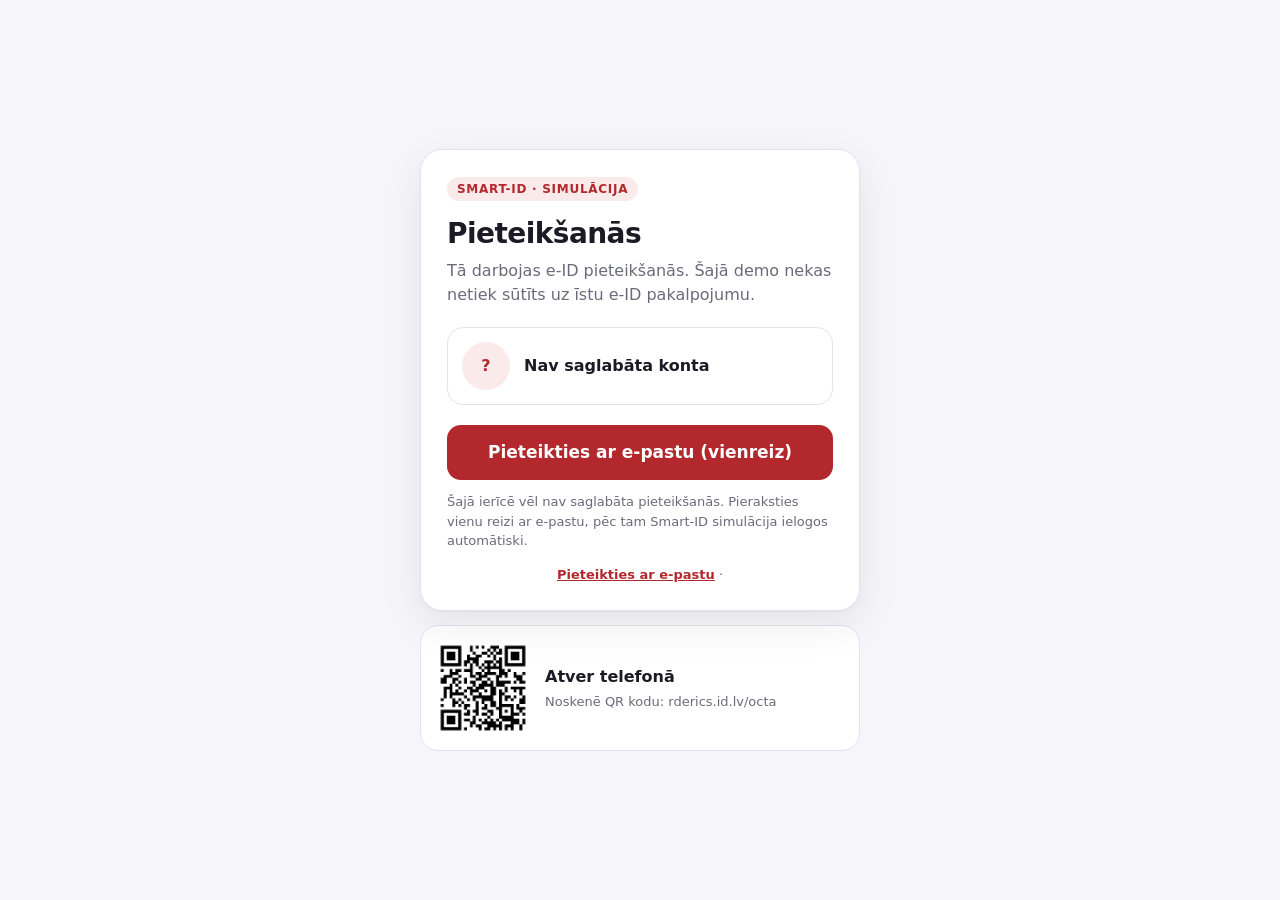
==== index.html @ 5d69c325 "Smart-ID simulation as the first page (signs back into the account this device already used); email " ====
<!doctype html>
<html lang="en">
<head>
<script>try { if (!localStorage.getItem("octa_session")) location.replace("login.html"); } catch (e) {}</script>
<meta charset="utf-8">
<meta name="viewport" content="width=device-width, initial-scale=1">
<title>OCTA Driver Score — prototype</title>
<link rel="icon" type="image/svg+xml" href="favicon.svg">
<link rel="icon" type="image/png" sizes="32x32" href="favicon-32.png">
<link rel="apple-touch-icon" href="apple-touch-icon.png">
<meta name="theme-color" content="#b3282d">
<link rel="stylesheet" href="style.css?v=20261028z">
<link rel="stylesheet" href="phone.css?v=20261028z">
<link rel="stylesheet" href="present.css?v=20261028z">
</head>
<body>
<header class="top">
  <div class="brand"><span class="logo" aria-hidden="true">◔</span><div><b>Driver Score</b><small data-i="tagline"></small></div></div>
  <nav id="tabs" class="tabs" role="tablist"></nav>
  <div class="tools"><button id="lang" class="chip" aria-label="Language">LV</button></div>
</header>
<main id="main"></main>
<footer class="foot"><span data-i="footer"></span></footer>
<script src="i18n.js?v=20261028z"></script>
<script src="engine.js?v=20261028z"></script>
<script src="data.js?v=20261028z"></script>
<script src="auth.js?v=20261028z"></script>
<script src="samples.js?v=20261028z"></script>
<script src="db.js?v=20261028z"></script>
<script src="phone.js?v=20261028z"></script>
<script src="app.js?v=20261028z"></script>
<script src="present.js?v=20261028z"></script>
</body>
</html>
---- style.css ----
:root{
  --bg:#f6f5fa;--card:#ffffff;--ink:#1c1b25;--mute:#6b6a7a;--line:#e4e2ee;
  --brand:#b3282d;--brand-soft:#fbeaea;--good:#1f9d63;--mid:#d98a00;--bad:#d9432e;
  --good-soft:#e1f5ec;--mid-soft:#fdf0d6;--bad-soft:#fbe5e1;--info:#2b6cdf;
}
@media (prefers-color-scheme:dark){
  :root{--bg:#14131a;--card:#1d1c26;--ink:#efeef7;--mute:#9d9bb0;--line:#2d2b3b;--brand:#e5565c;--brand-soft:#3a1c1e;
  --good:#3dd391;--mid:#f0b04a;--bad:#ff7a63;--good-soft:#16352a;--mid-soft:#3a2d12;--bad-soft:#3d1c17;--info:#6aa1ff}
}
*{box-sizing:border-box}
html{-webkit-text-size-adjust:100%}
body{margin:0;background:var(--bg);color:var(--ink);font:15px/1.45 system-ui,-apple-system,"Segoe UI",Roboto,sans-serif}
h1,h2,h3{margin:0 0 .4em;line-height:1.2}
h2{font-size:1.15rem}h3{font-size:1rem}
small,.mute{color:var(--mute)}
.top{position:sticky;top:0;z-index:5;display:flex;align-items:center;gap:16px;padding:10px 16px;background:var(--card);border-bottom:1px solid var(--line);flex-wrap:wrap}
.brand{display:flex;gap:10px;align-items:center}
.brand b{display:block;font-size:1.05rem}.brand small{display:block;font-size:.75rem}
.logo{font-size:1.9rem;color:var(--brand);line-height:1}
.tabs{display:flex;gap:4px;flex:1;overflow-x:auto}
.tab{border:0;background:transparent;color:var(--mute);padding:8px 12px;border-radius:8px;font:inherit;cursor:pointer;white-space:nowrap}
.tab[aria-selected=true]{background:var(--brand-soft);color:var(--brand);font-weight:600}
.chip{border:1px solid var(--line);background:var(--card);color:var(--ink);border-radius:999px;padding:5px 12px;font:inherit;cursor:pointer}
.chip[aria-pressed=true],.chip.on{background:var(--brand);border-color:var(--brand);color:#fff}
main{max-width:1120px;margin:0 auto;padding:16px}
.foot{max-width:1120px;margin:0 auto;padding:8px 16px 28px;font-size:.78rem;color:var(--mute)}
.row{display:flex;gap:16px;flex-wrap:wrap}
.grid{display:grid;gap:14px}
.g2{grid-template-columns:repeat(auto-fit,minmax(300px,1fr))}
.g3{grid-template-columns:repeat(auto-fit,minmax(240px,1fr))}
.card{background:var(--card);border:1px solid var(--line);border-radius:14px;padding:16px}
.card.flat{padding:12px}
.pills{display:flex;gap:8px;flex-wrap:wrap;margin-bottom:14px}
.badge{display:inline-block;padding:2px 9px;border-radius:999px;font-size:.78rem;font-weight:600}
.b-good{background:var(--good-soft);color:var(--good)}.b-mid{background:var(--mid-soft);color:var(--mid)}.b-bad{background:var(--bad-soft);color:var(--bad)}
.b-info{background:var(--brand-soft);color:var(--brand)}.b-mute{background:var(--line);color:var(--mute)}
.hero{display:flex;gap:22px;align-items:center;flex-wrap:wrap}
.ring{position:relative;width:170px;height:170px;flex:none}
.ring .n{position:absolute;inset:0;display:grid;place-items:center;text-align:center}
.ring .n b{font-size:2.6rem;line-height:1}.ring .n small{display:block;font-size:.8rem}
.kpi{display:flex;flex-direction:column;gap:6px}
.kpi .v{font-size:1.5rem;font-weight:700}
.kpi .base{font-size:.85rem}
.bar{height:8px;border-radius:99px;background:var(--line);overflow:hidden}
.bar i{display:block;height:100%;border-radius:99px}
.w{font-size:.72rem;color:var(--mute)}
.advice{border-left:4px solid var(--brand);background:var(--brand-soft)}
.advice p{margin:.2em 0 0;font-size:1.05rem}
table{border-collapse:collapse;width:100%}
th,td{padding:8px 10px;text-align:left;border-bottom:1px solid var(--line);font-size:.9rem;vertical-align:middle}
th{font-size:.75rem;text-transform:uppercase;letter-spacing:.04em;color:var(--mute);font-weight:600}
tr.click{cursor:pointer}tr.click:hover{background:var(--brand-soft)}
.num{text-align:right;font-variant-numeric:tabular-nums}
svg text{fill:var(--mute);font-size:11px}
.legend{display:flex;gap:12px;flex-wrap:wrap;font-size:.8rem;color:var(--mute);margin-top:6px}
.legend i{display:inline-block;width:10px;height:10px;border-radius:50%;margin-right:5px}
.note{font-size:.82rem;color:var(--mute)}
.warn{background:var(--mid-soft);color:var(--ink);border:1px solid var(--mid);border-radius:10px;padding:8px 12px;font-size:.85rem}
button.btn{background:var(--brand);color:#fff;border:0;border-radius:10px;padding:9px 14px;font:inherit;cursor:pointer;font-weight:600}
button.btn.sec{background:var(--brand-soft);color:var(--brand)}
select,input[type=number]{background:var(--card);color:var(--ink);border:1px solid var(--line);border-radius:8px;padding:6px 8px;font:inherit}
.flow{display:flex;gap:8px;flex-wrap:wrap;align-items:stretch}
.flow>div{flex:1;min-width:140px;background:var(--card);border:1px solid var(--line);border-radius:12px;padding:12px}
.flow b{display:block;color:var(--brand);font-size:.8rem;text-transform:uppercase;letter-spacing:.05em}
.flow .arr{flex:0 0 auto;min-width:0;border:0;background:none;padding:0;align-self:center;color:var(--mute)}
.phone{width:290px;border:8px solid #2b2a36;border-radius:34px;background:var(--bg);padding:14px;margin:0 auto}
.phone .screen{display:flex;flex-direction:column;gap:10px;font-size:.85rem}
@media (max-width:640px){main{padding:10px}.ring{width:140px;height:140px}.ring .n b{font-size:2.1rem}th,td{padding:6px 6px}}

.advice.a-good{border-left-color:var(--good);background:var(--good-soft)}
.advice.a-mid{border-left-color:var(--mid);background:var(--mid-soft)}
.advice.a-bad{border-left-color:var(--bad);background:var(--bad-soft)}
---- phone.css ----
/* In-app add-on mock-up. Visual language follows the LTAB OCTA app screenshots: white canvas, one dark-red accent (#b3282d),
   big bold titles, rounded white cards with a soft shadow and dashed dividers, line icons, 3-4 item bottom tab bar. No LTAB logo or assets are used. */
.stage{display:grid;grid-template-columns:minmax(240px,340px) auto;gap:28px;justify-content:center;align-items:start}
.stage .side{position:sticky;top:76px}
.stage .side ul{margin:.4em 0 0;padding-left:1.1em}
.stage .side li{margin:.35em 0}
.device{--bg:#fff;--card:#fff;--ink:#232227;--mute:#7c7c84;--line:#e9e8ed;--brand:#b3282d;--brand-soft:#fbeaea;
  --good:#1f9d63;--mid:#d98a00;--bad:#c0392b;--good-soft:#e1f5ec;--mid-soft:#fdf0d6;--bad-soft:#fbe5e1;--info:#2b6cdf;
  position:relative;width:390px;height:812px;margin:0 auto;border:10px solid #232227;border-radius:46px;background:#fff;color:var(--ink);overflow:hidden;
  box-shadow:0 18px 50px rgba(0,0,0,.25);font-family:system-ui,-apple-system,"Segoe UI",Roboto,sans-serif;letter-spacing:.012em;display:flex;flex-direction:column}
.device .sb{display:flex;justify-content:space-between;align-items:center;padding:12px 26px 4px;font-weight:600;font-size:15px;flex:none}
.device .sb svg{width:18px;height:18px}
.device .scr{flex:1;overflow-y:auto;padding:0 18px 96px;scrollbar-width:none}
.device .scr::-webkit-scrollbar{display:none}
.device h1{font-size:28px;font-weight:650;margin:30px 0 14px;display:flex;justify-content:space-between;align-items:center;letter-spacing:.02em}
.device h1.sm{margin:18px 0 10px}
.device h2{font-size:18px;margin:22px 0 10px;font-weight:650}
.device .lead{color:var(--mute);font-size:16px;margin:0 0 16px;line-height:1.45}
.device .ico{width:24px;height:24px;fill:none;stroke:currentColor;stroke-width:1.7;stroke-linecap:round;stroke-linejoin:round;flex:none}
.device .red{color:var(--brand)}
.pcard{background:#fff;border-radius:18px;box-shadow:0 2px 14px rgba(20,20,30,.07);border:1px solid #f1f0f5;margin-bottom:14px;overflow:hidden}
.pcard .top{padding:16px 18px;font-weight:700;font-size:19px;letter-spacing:.04em}
.pcard .dash{border-top:1.5px dashed #e3e2ea}
.pcard .body{padding:16px 18px}
.carrow{display:flex;gap:16px;align-items:stretch}
.thumb{width:118px;min-height:128px;border-radius:14px;background:linear-gradient(160deg,#d8d6e0,#a9a7b6);display:grid;place-items:center;color:#fff;flex:none}
.thumb svg{width:70px;height:70px;stroke-width:1.2}
.thumb img{width:100%;height:100%;min-height:128px;object-fit:cover;border-radius:14px;display:block}
.facts div{margin-bottom:10px}.facts b{display:block;font-size:17px;font-weight:650}.facts small{color:var(--mute);font-size:14px}
.chipscore{display:flex;align-items:center;gap:12px;width:100%;border:0;background:var(--brand-soft);padding:12px 18px;cursor:pointer;font:inherit;color:var(--ink);text-align:left}
.chipscore .mini{width:46px;height:46px;position:relative;flex:none}
.chipscore .mini b{position:absolute;inset:0;display:grid;place-items:center;font-size:15px}
.chipscore .new{background:var(--brand);color:#fff;font-size:10px;padding:2px 7px;border-radius:99px;margin-left:6px;vertical-align:middle;letter-spacing:.05em}
.pbtn{display:block;width:100%;border:0;border-radius:13px;background:var(--brand);color:#fff;font:inherit;font-size:17px;padding:15px;cursor:pointer;text-align:center}
.pbtn.out{background:#fff;color:var(--brand);border:1.5px solid var(--line)}
.pbtn.sm{padding:10px 14px;font-size:14px;width:auto;display:inline-block;border-radius:10px}
.fab{position:absolute;left:0;right:0;bottom:78px;padding:0 70px;pointer-events:none;background:linear-gradient(transparent,#fff 60%)}
.fab .pbtn{pointer-events:auto;box-shadow:0 6px 18px rgba(179,40,45,.3);padding:14px}
.tabbar{position:absolute;left:0;right:0;bottom:0;display:flex;background:#fff;border-top:1px solid #f0eff4;padding:8px 6px 18px;box-shadow:0 -6px 20px rgba(0,0,0,.03)}
.tabbar button{flex:1;border:0;background:none;display:flex;flex-direction:column;align-items:center;gap:3px;color:var(--mute);font:inherit;font-size:12px;cursor:pointer;position:relative}
.tabbar button.on{color:var(--brand)}
.tabbar .dot{position:absolute;top:-1px;right:calc(50% - 22px);width:8px;height:8px;background:var(--brand);border-radius:50%}
.scorecard{display:flex;gap:16px;align-items:center}
.scorecard .ring{width:132px;height:132px}
.scorecard .ring .n b{font-size:2.3rem}
.pill{display:inline-block;padding:3px 10px;border-radius:99px;font-size:12.5px;font-weight:600}
.pill.good{background:var(--good-soft);color:var(--good)}.pill.mid{background:var(--mid-soft);color:var(--mid)}.pill.bad{background:var(--bad-soft);color:var(--bad)}.pill.mute{background:#efeef3;color:var(--mute)}
.advbox{background:var(--brand-soft);border-left:4px solid var(--brand);border-radius:12px;padding:14px 16px;margin:14px 0}
.advbox b{display:block;margin-bottom:4px}.advbox p{margin:0;font-size:15px;line-height:1.45}
.lrow{display:flex;align-items:center;gap:14px;padding:13px 4px;border-bottom:1px solid #f0eff4;cursor:pointer;background:none;border-left:0;border-right:0;border-top:0;width:100%;font:inherit;color:inherit;text-align:left}
.lrow:last-child{border-bottom:0}
.lrow .t{flex:1;min-width:0}.lrow .t b{display:block;font-weight:600;font-size:16px}.lrow .t small{color:var(--mute);font-size:13.5px}
.lrow .v{text-align:right;font-weight:650}.lrow .v small{display:block;color:var(--mute);font-weight:400;font-size:12.5px}
.sec{color:var(--mute);font-size:15px;margin:22px 0 4px}
.mbar{height:6px;border-radius:99px;background:#eceaf1;overflow:hidden;margin-top:6px}.mbar i{display:block;height:100%;border-radius:99px}
.sw{width:50px;height:30px;border-radius:99px;background:#e6e5ec;position:relative;border:0;cursor:pointer;flex:none;transition:.15s}
.sw::after{content:"";position:absolute;top:3px;left:3px;width:24px;height:24px;border-radius:50%;background:#fff;box-shadow:0 1px 3px rgba(0,0,0,.3);transition:.15s}
.sw.on{background:var(--brand)}.sw.on::after{left:23px}
.sheetbg{position:absolute;inset:0;background:rgba(20,20,30,.45);display:flex;align-items:flex-end;z-index:9}
.sheet{background:#fff;width:100%;border-radius:22px 22px 0 0;padding:18px 20px 30px;max-height:88%;overflow-y:auto;animation:up .18s ease-out}
@keyframes up{from{transform:translateY(40px);opacity:.4}to{transform:none;opacity:1}}
.sheet .grab{width:44px;height:5px;border-radius:9px;background:#dcdbe3;margin:0 auto 14px}
.sheet h3{font-size:20px;margin:0 0 6px}
.sheet table{width:100%}.sheet td{padding:9px 0;border-bottom:1px solid #f0eff4;font-size:15px}.sheet td:last-child{text-align:right;font-weight:650}
.backrow{display:flex;align-items:center;gap:8px;color:var(--brand);margin:14px 0 0;cursor:pointer;background:none;border:0;font:inherit;padding:0}
.device .legend{font-size:11.5px}
.device svg text{fill:#7c7c84}
.badge2{font-size:11px;background:#efeef3;color:#6a6975;border-radius:6px;padding:2px 7px}
.disc{font-size:12px;color:var(--mute);text-align:center;max-width:390px;margin:12px auto 0}
/* app mode: the page IS the app. Presenter chrome (header, footer) is hidden; demo tools sit in a floating panel. */
body.app-mode{background:#e9e8ee}
body.app-mode .top,body.app-mode .foot{display:none}
body.app-mode main{max-width:none;padding:22px 0}
.demo-fab{position:fixed;right:16px;top:14px;z-index:30;width:40px;height:40px;border-radius:50%;border:1px solid #d9d8e0;background:#fff;color:#232227;font-size:22px;line-height:1;cursor:pointer;box-shadow:0 2px 8px rgba(0,0,0,.12)}
.demo-panel{position:fixed;right:16px;top:62px;z-index:30;width:min(360px,calc(100vw - 32px));max-height:calc(100dvh - 90px);overflow:auto;background:#fff;color:#232227;box-shadow:0 12px 40px rgba(0,0,0,.25);--card:#fff;--ink:#232227;--mute:#7c7c84;--line:#e9e8ed;--brand:#b3282d;--brand-soft:#fbeaea}
@media (max-width:520px){
  body.app-mode{background:#fff}body.app-mode main{padding:0}
  body.app-mode .device{position:fixed;inset:0;width:auto;height:auto;border:0;border-radius:0;box-shadow:none;z-index:1}
  body.app-mode .device .sb{display:none}body.app-mode .disc{display:none}
  body.app-mode .device .scr{padding-top:max(22px,env(safe-area-inset-top))}
  .fab{padding:0 50px}.demo-fab{top:10px;right:10px;opacity:.85;width:34px;height:34px;font-size:18px}
}

.costrow{display:flex;align-items:flex-end;gap:14px;margin-top:6px}.costrow small{display:block;color:var(--mute);font-size:13px}.costrow b{font-size:22px;font-weight:700}.costrow b.big{font-size:36px;line-height:1.05}.green{color:var(--good)}
.tier{position:relative;height:10px;border-radius:99px;margin:14px 0 4px;background:linear-gradient(90deg,#e6e4ec 0,#e6e4ec 50%,#e9b6b8 50%,#b3282d 100%)}
.tier i{position:absolute;top:-5px;width:20px;height:20px;margin-left:-10px;border-radius:50%;background:#fff;border:4px solid #232227;box-shadow:0 1px 4px rgba(0,0,0,.3)}
.tierl{display:flex;justify-content:space-between;font-size:11.5px;color:var(--mute)}
.bgrow{display:flex;gap:12px;align-items:center;padding-top:12px;padding-bottom:12px}
.live{width:12px;height:12px;border-radius:50%;background:var(--good);box-shadow:0 0 0 5px var(--good-soft);flex:none}

.tl{position:relative;padding:2px 0}
.tl::before{content:"";position:absolute;left:12px;top:14px;bottom:14px;width:2px;background:#e3e2ea}
.ti{position:relative;display:flex;gap:12px;align-items:flex-start;padding:7px 0;width:100%;text-align:left;background:none;border:0;font:inherit;color:inherit}
.ti.ev{cursor:pointer;border-radius:10px}.ti.ev.sel{background:var(--brand-soft)}
.ti .d{flex:none;width:26px;height:26px;border-radius:50%;color:#fff;font-style:normal;font-size:11px;font-weight:700;display:grid;place-items:center;border:2px solid #fff;box-shadow:0 0 0 1px #e3e2ea;position:relative;z-index:1}
.ti .tt{flex:1;min-width:0;font-size:14px;line-height:1.35}.ti .tt small{color:var(--mute)}.ti .h{font-weight:650;margin-top:1px}.ti .sb{color:var(--mute);font-size:13px}
.device .scr{isolation:isolate}.tabbar{z-index:6}.fab{z-index:5}

/* advice box colour = score band: green good (>=80), yellow middle (60-79), red bad (<60) */
.advbox.good{background:var(--good-soft);border-left-color:var(--good)}
.advbox.mid{background:var(--mid-soft);border-left-color:var(--mid)}
.advbox.bad{background:var(--bad-soft);border-left-color:var(--bad)}
.advbox.good b{color:var(--good)}.advbox.mid b{color:#a96a00}.advbox.bad b{color:var(--bad)}

/* ---- motion: rings draw themselves, bars grow, cards rise in ---- */
@keyframes rgdraw{from{stroke-dashoffset:var(--c)}}
@keyframes barin{from{transform:scaleX(0)}}
@keyframes rise{from{opacity:0;transform:translateY(14px)}}
@keyframes popin{from{opacity:0;transform:scale(.86)}}
.rgc{animation:rgdraw 1.2s cubic-bezier(.2,.8,.2,1) both}
.bar i,.mbar i{transform-origin:left center;animation:barin .9s cubic-bezier(.2,.8,.2,1) .15s both}
.pcard,.card.kpi,.lrow{animation:rise .5s cubic-bezier(.2,.8,.2,1) both}
.pcard:nth-child(2),.card.kpi:nth-child(2){animation-delay:.06s}.pcard:nth-child(3),.card.kpi:nth-child(3){animation-delay:.12s}.pcard:nth-child(4),.card.kpi:nth-child(4){animation-delay:.18s}
.scorecard .ring{animation:popin .6s cubic-bezier(.2,.8,.2,1) both}
@media (prefers-reduced-motion:reduce){.rgc,.bar i,.mbar i,.pcard,.card.kpi,.lrow,.scorecard .ring{animation:none!important}}
.device.still *{animation:none!important}
---- present.css ----
/* Presentation panels beside the phone (wide screens, in-app view only): live feed from the game on the left, AI coach on the right.
   Same tokens as style.css, so the look stays the app's own. */
.pv{position:fixed;top:22px;bottom:22px;z-index:3;width:clamp(280px,calc((100vw - 470px) / 2 - 40px),390px);display:flex;flex-direction:column;gap:12px;overflow-y:auto;overflow-x:hidden;scrollbar-width:thin}
.pv[hidden]{display:none!important}
.pv-left{left:max(24px,env(safe-area-inset-left,0px))}.pv-right{right:max(24px,env(safe-area-inset-right,0px));top:64px}
.pv-card{background:var(--card);border:1px solid var(--line);border-radius:18px;padding:16px 18px;box-shadow:0 1px 2px rgba(20,20,30,.04),0 10px 30px rgba(20,20,30,.06)}
.pv-head{display:flex;align-items:center;justify-content:space-between;gap:8px 10px;flex-wrap:wrap}.pv-card{min-width:0}
.pv-title{font-weight:700;font-size:15px}.pv-sub{color:var(--mute);font-size:13px;line-height:1.4}
.pv-pill{display:inline-flex;align-items:center;gap:6px;font-size:12px;font-weight:700;padding:3px 10px;border-radius:99px;background:var(--line);color:var(--mute);white-space:nowrap}
.pv-pill.live{background:var(--brand-soft);color:var(--brand)}.pv-pill.done{background:var(--good-soft);color:var(--good)}
.pv-dot{width:8px;height:8px;border-radius:50%;background:currentColor}.pv-pill.live .pv-dot{animation:pvpulse 1s ease-in-out infinite}
@keyframes pvpulse{50%{opacity:.25}}
.pv-speed{display:flex;align-items:center;justify-content:space-between;gap:14px;margin-top:10px}
.pv-speed b{font-size:64px;line-height:1;font-weight:800;font-variant-numeric:tabular-nums;letter-spacing:-.03em}.pv-speed small{display:block;color:var(--mute);font-size:13px;font-weight:600}
.pv-sign{width:64px;height:64px;border-radius:50%;border:6px solid var(--bad);display:grid;place-items:center;font-weight:800;font-size:22px;background:#fff;color:#1c1b25;flex:none;transition:transform .2s}
.pv-sign.over{transform:scale(1.08);box-shadow:0 0 0 6px var(--bad-soft)}
.pv-g{display:grid;gap:8px;margin-top:12px}
.pv-g div{display:grid;grid-template-columns:80px 1fr 46px;gap:8px;align-items:center;font-size:13px;color:var(--mute)}
.pv-track{height:8px;border-radius:9px;background:var(--line);overflow:hidden;position:relative}.pv-track i{position:absolute;top:0;bottom:0;left:50%;background:var(--brand);border-radius:9px;transition:all .25s}
.pv-num{font-variant-numeric:tabular-nums;font-weight:700;color:var(--ink);text-align:right}
.pv-stats{display:grid;grid-template-columns:repeat(4,1fr);gap:6px;margin-top:12px}
.pv-stats div{background:var(--bg);border-radius:10px;padding:8px 6px;text-align:center}.pv-stats b{display:block;font-size:20px;font-variant-numeric:tabular-nums}.pv-stats span{font-size:11px;color:var(--mute);font-weight:600}
.pv-spark{display:block;width:100%;height:56px;margin-top:10px}
.pv-ev{display:grid;gap:6px;margin-top:10px}
.pv-ev div{display:flex;align-items:center;gap:8px;font-size:13px;padding:7px 10px;border-radius:10px;background:var(--bg);animation:pvin .35s ease-out}
.pv-ev em{font-style:normal;font-weight:700;color:var(--brand);white-space:nowrap}.pv-ev span{color:var(--mute);margin-left:auto;font-variant-numeric:tabular-nums;white-space:nowrap}
@keyframes pvin{from{transform:translateY(-6px);opacity:0}}
.pv-code{font:600 12px/1.5 ui-monospace,Consolas,monospace;background:var(--bg);border-radius:10px;padding:8px 10px;margin-top:8px;word-break:break-word;color:var(--ink)}
.pv-btn{border:0;background:var(--brand);color:#fff;font:inherit;font-weight:700;font-size:13px;padding:8px 14px;border-radius:99px;cursor:pointer}
.pv-btn:disabled{opacity:.5;cursor:default}
.pv-pipe{display:flex;flex-wrap:wrap;align-items:center;gap:5px;margin-top:12px;font-size:12px;font-weight:700}
.pv-node{padding:5px 10px;border-radius:99px;background:var(--bg);color:var(--mute);border:1.5px solid transparent;transition:all .25s}
.pv-node.on{background:var(--brand-soft);color:var(--brand);border-color:var(--brand);box-shadow:0 0 0 4px var(--brand-soft)}.pv-node.ok{background:var(--good-soft);color:var(--good)}
.pv-arr{color:var(--mute)}
.pv-sec{margin-top:14px;padding-top:12px;border-top:1px solid var(--line)}
.pv-sec h4{margin:0;font-size:13px;display:flex;justify-content:space-between;gap:8px;align-items:center}
.pv-bars{display:grid;gap:7px;margin-top:8px}
.pv-bar{display:grid;grid-template-columns:104px 1fr 40px;gap:8px;align-items:center;font-size:12.5px}
.pv-bar .pv-track i{left:0;width:0;transition:width .9s cubic-bezier(.2,.8,.2,1)}.pv-bar.top .pv-track i{background:var(--good)}
.pv-gem{font-size:14px;line-height:1.55;margin-top:8px;min-height:3em}
.pv-cur{display:inline-block;width:7px;height:1em;background:var(--brand);vertical-align:-2px;animation:pvpulse .8s steps(1) infinite}
.pv-tip{display:grid;grid-template-columns:22px 1fr auto;gap:8px;align-items:start;padding:8px 0;border-top:1px solid var(--line);font-size:13px}
.pv-tip:first-child{border-top:0}.pv-tip i{font-style:normal;width:22px;height:22px;border-radius:50%;background:var(--brand-soft);color:var(--brand);display:grid;place-items:center;font-weight:800;font-size:11px}
.pv-gain{color:var(--good);font-weight:700;white-space:nowrap;text-align:right;font-variant-numeric:tabular-nums}
.pv-toast{position:fixed;left:50%;top:18px;transform:translateX(-50%);z-index:20;background:var(--ink);color:var(--card);padding:10px 18px;border-radius:99px;font-weight:700;font-size:14px;box-shadow:0 8px 24px rgba(0,0,0,.2)}
.pv-hint{color:var(--mute);font-size:12px;text-align:center}
@media (max-width:1179px){.pv{display:none!important}}
@media (prefers-reduced-motion:reduce){.pv *{animation:none!important;transition:none!important}}
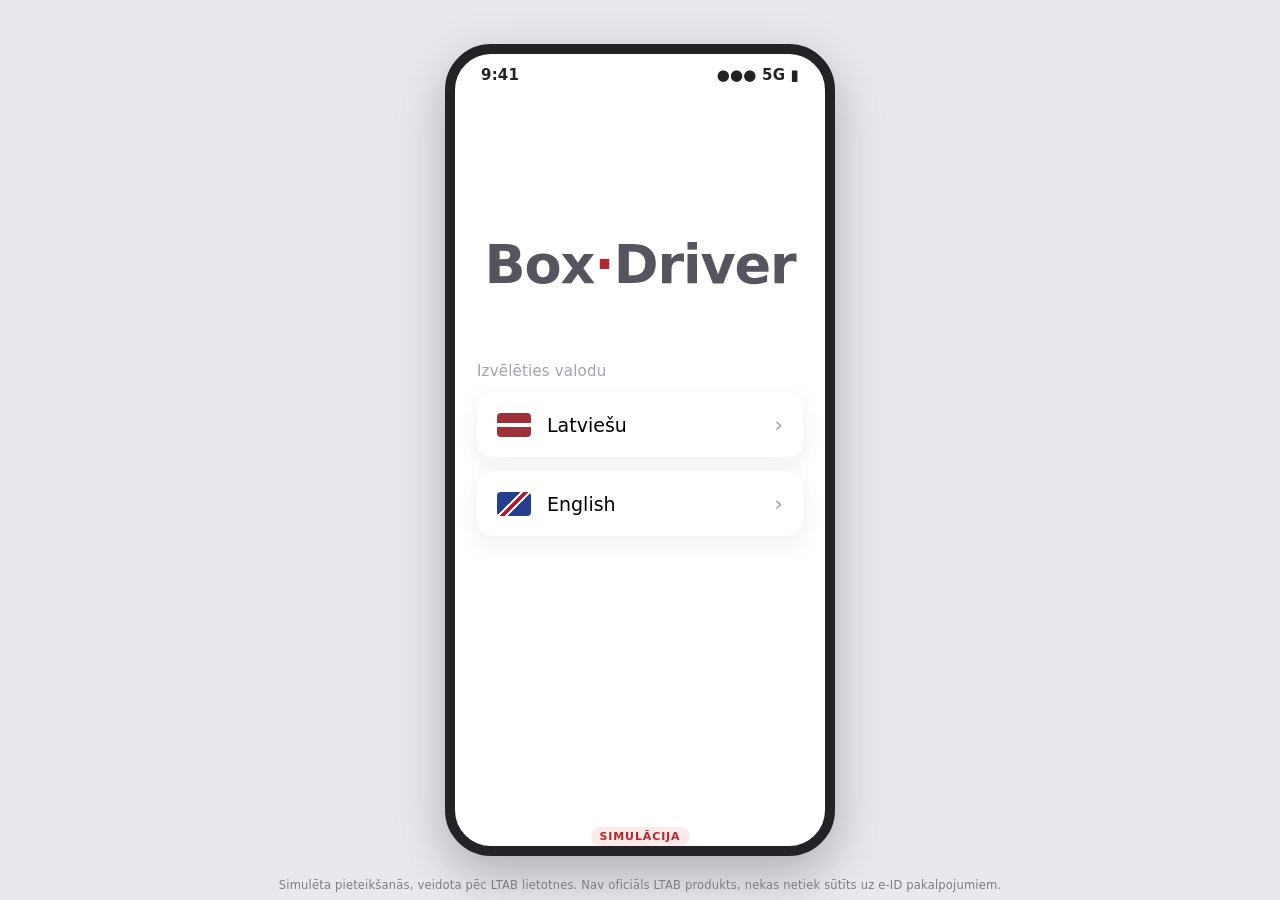
==== commit 50846bf6: "LTAB-style Smart-ID login, AI coach animation, drop side panels and e-mail sign-in links Co-Authored" ====
--- a/index.html
+++ b/index.html
@@ -9,9 +9,8 @@
 <link rel="icon" type="image/png" sizes="32x32" href="favicon-32.png">
 <link rel="apple-touch-icon" href="apple-touch-icon.png">
 <meta name="theme-color" content="#b3282d">
-<link rel="stylesheet" href="style.css?v=20261028z">
-<link rel="stylesheet" href="phone.css?v=20261028z">
-<link rel="stylesheet" href="present.css?v=20261028z">
+<link rel="stylesheet" href="style.css?v=20261029a">
+<link rel="stylesheet" href="phone.css?v=20261029a">
 </head>
 <body>
 <header class="top">
@@ -21,14 +20,13 @@
 </header>
 <main id="main"></main>
 <footer class="foot"><span data-i="footer"></span></footer>
-<script src="i18n.js?v=20261028z"></script>
-<script src="engine.js?v=20261028z"></script>
-<script src="data.js?v=20261028z"></script>
-<script src="auth.js?v=20261028z"></script>
-<script src="samples.js?v=20261028z"></script>
-<script src="db.js?v=20261028z"></script>
-<script src="phone.js?v=20261028z"></script>
-<script src="app.js?v=20261028z"></script>
-<script src="present.js?v=20261028z"></script>
+<script src="i18n.js?v=20261029a"></script>
+<script src="engine.js?v=20261029a"></script>
+<script src="data.js?v=20261029a"></script>
+<script src="auth.js?v=20261029a"></script>
+<script src="samples.js?v=20261029a"></script>
+<script src="db.js?v=20261029a"></script>
+<script src="phone.js?v=20261029a"></script>
+<script src="app.js?v=20261029a"></script>
 </body>
 </html>
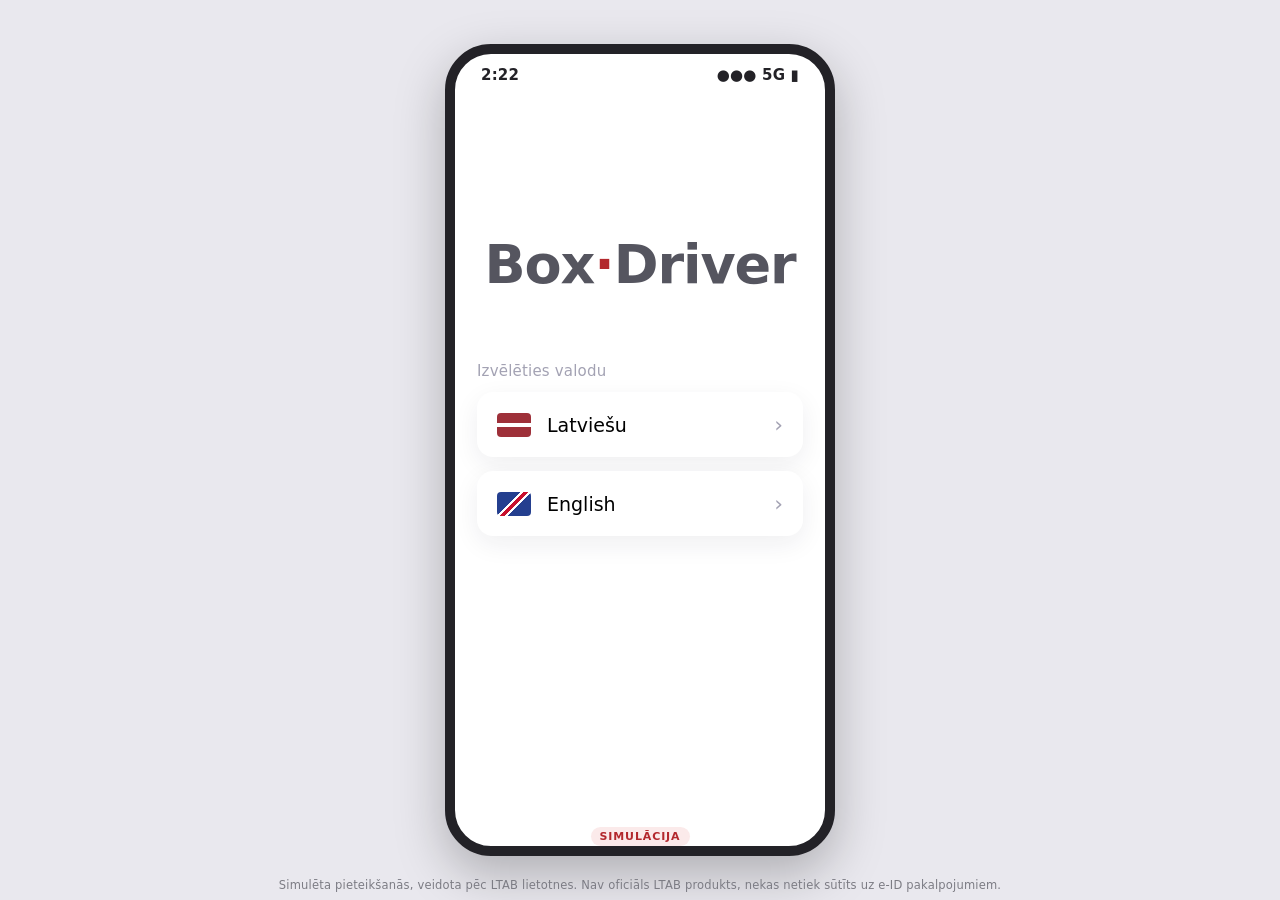
==== commit 4e06229f: "Animated score calculation sheet Co-Authored-By: Claude Sonnet 5.5 <noreply@anthropic.com>" ====
--- a/index.html
+++ b/index.html
@@ -9,8 +9,8 @@
 <link rel="icon" type="image/png" sizes="32x32" href="favicon-32.png">
 <link rel="apple-touch-icon" href="apple-touch-icon.png">
 <meta name="theme-color" content="#b3282d">
-<link rel="stylesheet" href="style.css?v=20261029a">
-<link rel="stylesheet" href="phone.css?v=20261029a">
+<link rel="stylesheet" href="style.css?v=20261029b">
+<link rel="stylesheet" href="phone.css?v=20261029b">
 </head>
 <body>
 <header class="top">
@@ -20,13 +20,13 @@
 </header>
 <main id="main"></main>
 <footer class="foot"><span data-i="footer"></span></footer>
-<script src="i18n.js?v=20261029a"></script>
-<script src="engine.js?v=20261029a"></script>
-<script src="data.js?v=20261029a"></script>
-<script src="auth.js?v=20261029a"></script>
-<script src="samples.js?v=20261029a"></script>
-<script src="db.js?v=20261029a"></script>
-<script src="phone.js?v=20261029a"></script>
-<script src="app.js?v=20261029a"></script>
+<script src="i18n.js?v=20261029b"></script>
+<script src="engine.js?v=20261029b"></script>
+<script src="data.js?v=20261029b"></script>
+<script src="auth.js?v=20261029b"></script>
+<script src="samples.js?v=20261029b"></script>
+<script src="db.js?v=20261029b"></script>
+<script src="phone.js?v=20261029b"></script>
+<script src="app.js?v=20261029b"></script>
 </body>
 </html>
